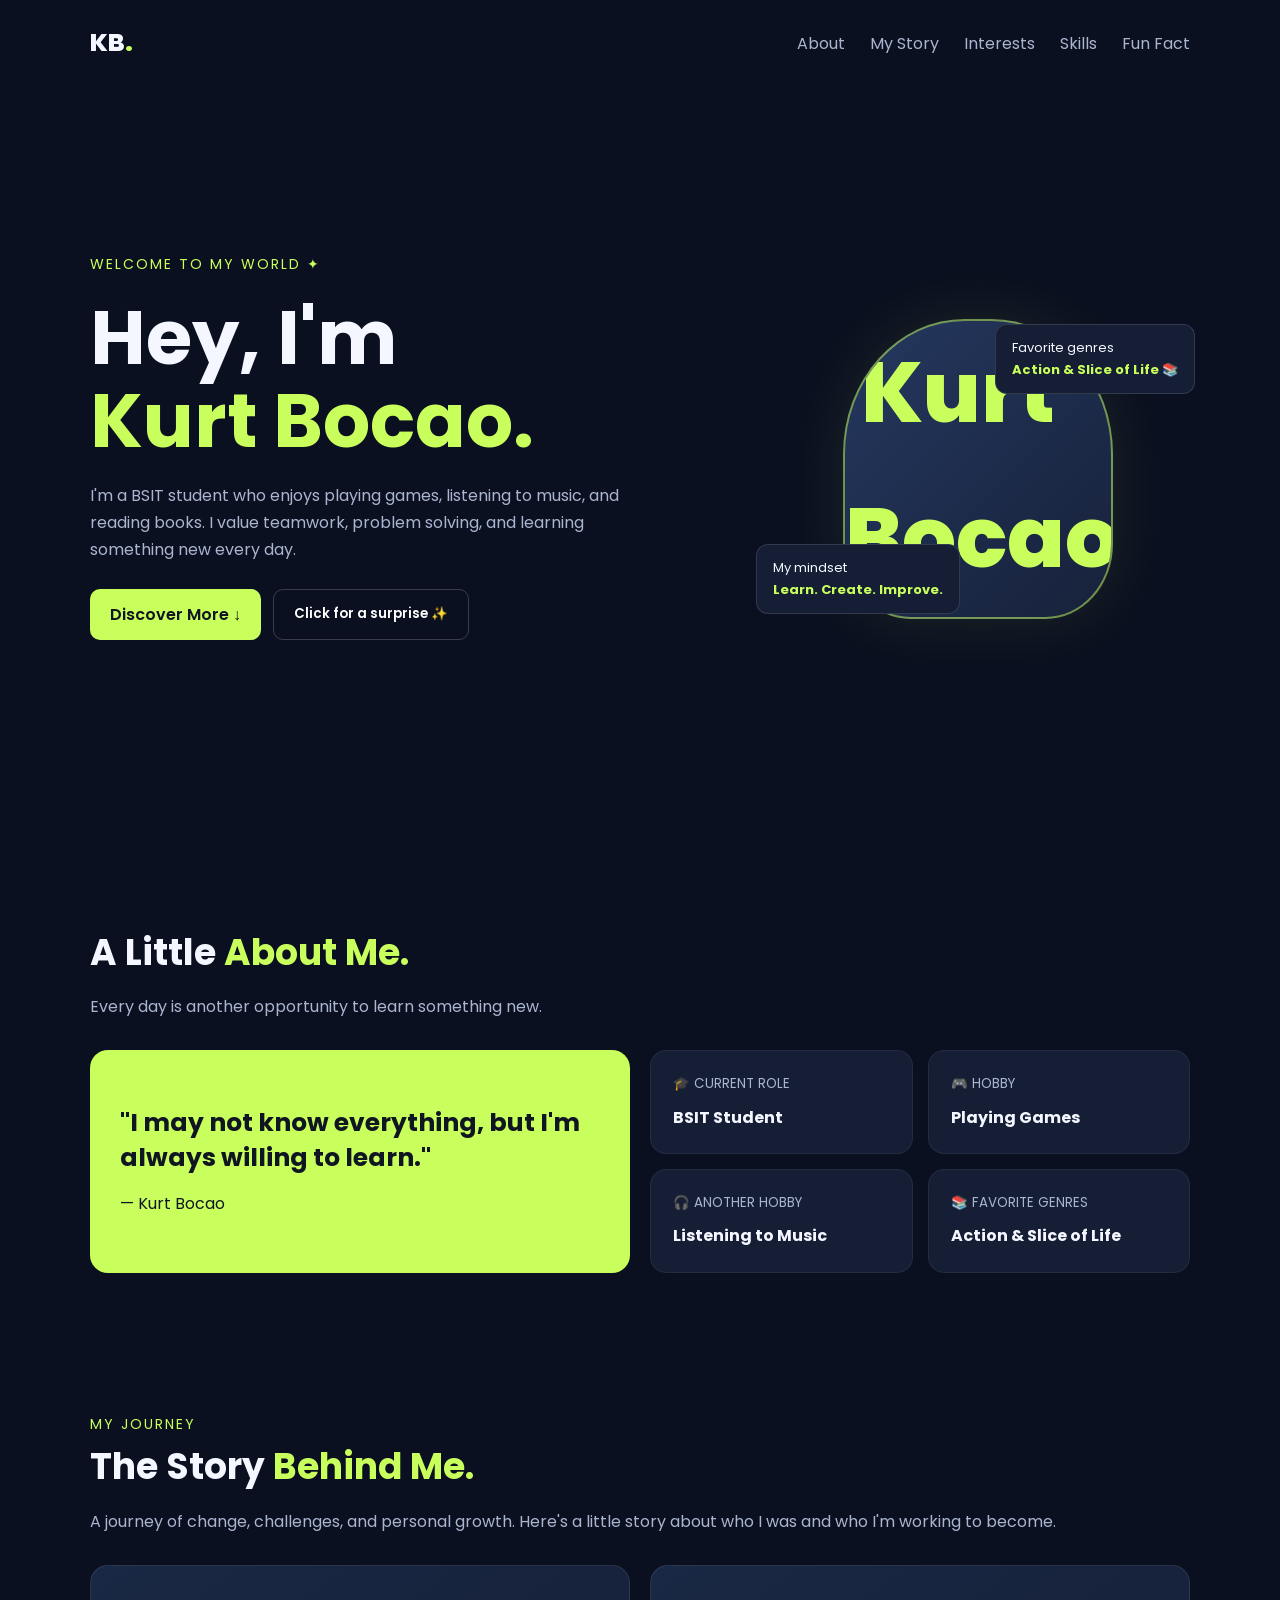
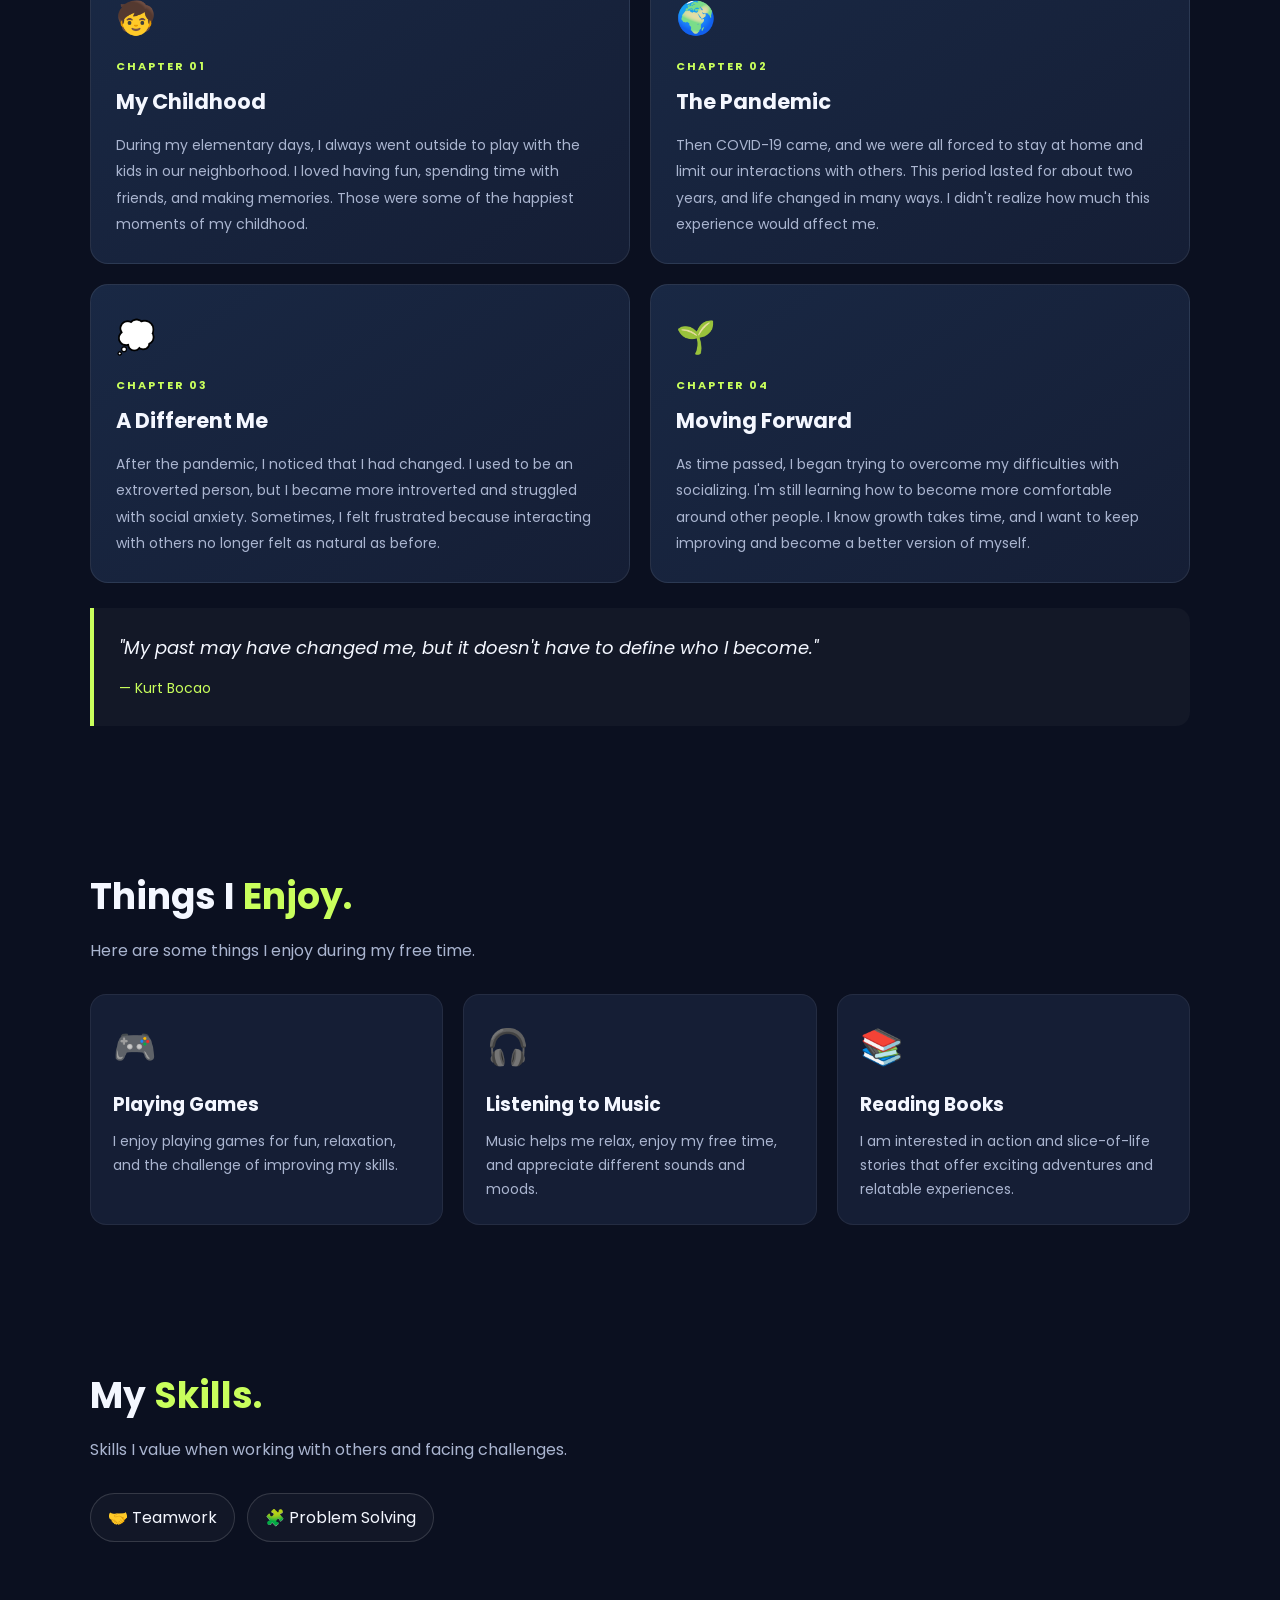
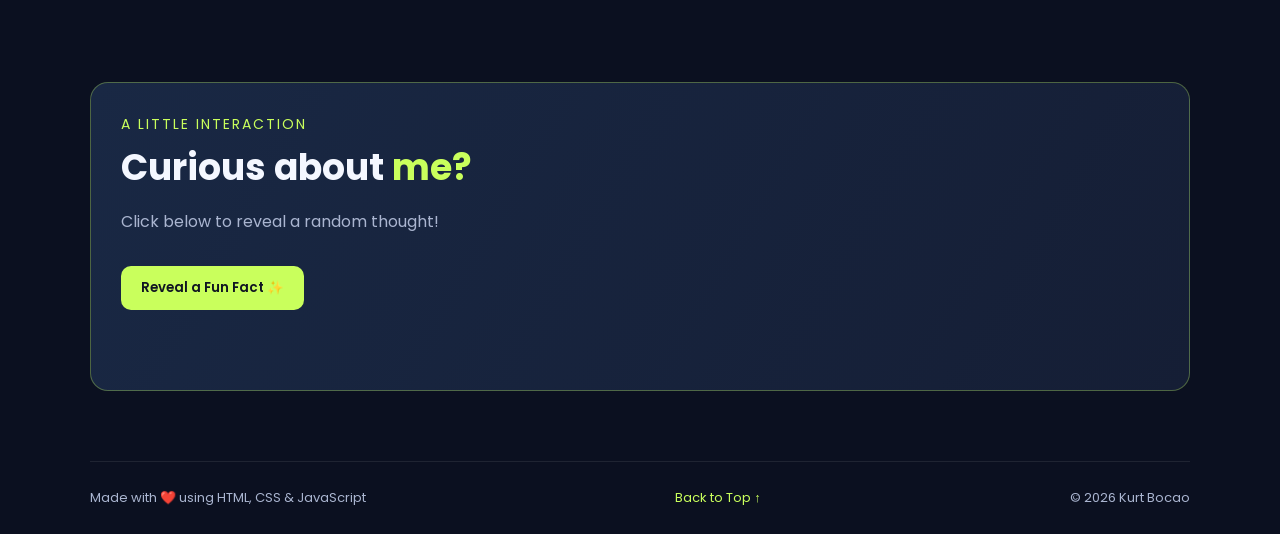
==== index.html @ cf9d0408 "Rename My personal website.html to index.html" ====
<!DOCTYPE html>
<html lang="en">
<head>
  <meta charset="UTF-8">
  <meta name="viewport" content="width=device-width, initial-scale=1.0">
  <title>Kurt Bocao | Personal Portfolio</title>
  <link rel="stylesheet" href="style.css">
</head>

<body>
<div class="container">

  <nav>
    <a href="#home" class="logo">KB<span>.</span></a>
    <div class="nav-links">
      <a href="#about">About</a>
      <a href="#story">My Story</a>
      <a href="#interests">Interests</a>
      <a href="#skills">Skills</a>
      <a href="#fun">Fun Fact</a>
    </div>
  </nav>

  <main>
    <!-- HOME -->
    <section class="hero" id="home">
      <div>
        <div class="tag">Welcome to my world ✦</div>
        <h1>Hey, I'm<br><span>Kurt Bocao.</span></h1>
        <p>
          I'm a BSIT student who enjoys playing games, listening
          to music, and reading books. I value teamwork, problem
          solving, and learning something new every day.
        </p>

        <div class="buttons">
          <a class="btn primary" href="#about">Discover More ↓</a>
          <button class="btn secondary" id="helloBtn">
            Click for a surprise ✨
          </button>
        </div>
        <p id="helloMessage" class="message"></p>
      </div>

      <div class="profile">
        <div class="avatar">
          <img src="imgs/pict.jpg" alt="Kurt Bocao">
        </div>
        <div class="floating one">
          Favorite genres
          <strong>Action & Slice of Life 📚</strong>
        </div>
        <div class="floating two">
          My mindset
          <strong>Learn. Create. Improve.</strong>
        </div>
      </div>
    </section>

    <!-- ABOUT ME -->
    <section id="about" class="reveal">
      <h2 class="section-title">A Little <span>About Me.</span></h2>
      <p class="section-description">
        Every day is another opportunity to learn something new.
      </p>

      <div class="about-grid">
        <div class="quote">
          <h3>
            "I may not know everything, but I'm always willing to learn."
          </h3>
          <p>— Kurt Bocao</p>
        </div>

        <div class="facts">
          <div class="fact">
            <small>🎓 CURRENT ROLE</small>
            <strong>BSIT Student</strong>
          </div>
          <div class="fact">
            <small>🎮 HOBBY</small>
            <strong>Playing Games</strong>
          </div>
          <div class="fact">
            <small>🎧 ANOTHER HOBBY</small>
            <strong>Listening to Music</strong>
          </div>
          <div class="fact">
            <small>📚 FAVORITE GENRES</small>
            <strong>Action & Slice of Life</strong>
          </div>
        </div>
      </div>
    </section>

    <!-- MY STORY -->
    <section id="story" class="reveal">
      <div class="tag">My Journey</div>

      <h2 class="section-title">
        The Story <span>Behind Me.</span>
      </h2>

      <p class="section-description">
        A journey of change, challenges, and personal growth.
        Here's a little story about who I was and who I'm
        working to become.
      </p>

      <div class="story-grid">

        <div class="story-card">
          <div class="story-icon">🧒</div>
          <span class="story-label">CHAPTER 01</span>
          <h3>My Childhood</h3>
          <p>
            During my elementary days, I always went outside
            to play with the kids in our neighborhood. I loved
            having fun, spending time with friends, and making
            memories. Those were some of the happiest moments
            of my childhood.
          </p>
        </div>

        <div class="story-card">
          <div class="story-icon">🌍</div>
          <span class="story-label">CHAPTER 02</span>
          <h3>The Pandemic</h3>
          <p>
            Then COVID-19 came, and we were all forced to stay
            at home and limit our interactions with others.
            This period lasted for about two years, and life
            changed in many ways. I didn't realize how much
            this experience would affect me.
          </p>
        </div>

        <div class="story-card">
          <div class="story-icon">💭</div>
          <span class="story-label">CHAPTER 03</span>
          <h3>A Different Me</h3>
          <p>
            After the pandemic, I noticed that I had changed.
            I used to be an extroverted person, but I became
            more introverted and struggled with social anxiety.
            Sometimes, I felt frustrated because interacting
            with others no longer felt as natural as before.
          </p>
        </div>

        <div class="story-card">
          <div class="story-icon">🌱</div>
          <span class="story-label">CHAPTER 04</span>
          <h3>Moving Forward</h3>
          <p>
            As time passed, I began trying to overcome my
            difficulties with socializing. I'm still learning
            how to become more comfortable around other people.
            I know growth takes time, and I want to keep
            improving and become a better version of myself.
          </p>
        </div>

      </div>

      <div class="story-quote">
        <p>
          "My past may have changed me, but it doesn't have
          to define who I become."
        </p>
        <span>— Kurt Bocao</span>
      </div>
    </section>

    <!-- INTERESTS -->
    <section id="interests" class="reveal">
      <h2 class="section-title">Things I <span>Enjoy.</span></h2>
      <p class="section-description">
        Here are some things I enjoy during my free time.
      </p>

      <div class="grid">
        <div class="card">
          <div class="icon">🎮</div>
          <h3>Playing Games</h3>
          <p>
            I enjoy playing games for fun, relaxation, and the
            challenge of improving my skills.
          </p>
        </div>

        <div class="card">
          <div class="icon">🎧</div>
          <h3>Listening to Music</h3>
          <p>
            Music helps me relax, enjoy my free time, and
            appreciate different sounds and moods.
          </p>
        </div>

        <div class="card">
          <div class="icon">📚</div>
          <h3>Reading Books</h3>
          <p>
            I am interested in action and slice-of-life stories
            that offer exciting adventures and relatable experiences.
          </p>
        </div>
      </div>
    </section>

    <!-- SKILLS -->
    <section id="skills" class="reveal">
      <h2 class="section-title">My <span>Skills.</span></h2>
      <p class="section-description">
        Skills I value when working with others and facing challenges.
      </p>

      <div class="skills">
        <span class="skill">🤝 Teamwork</span>
        <span class="skill">🧩 Problem Solving</span>
      </div>
    </section>

    <!-- FUN FACT -->
    <section id="fun" class="reveal">
      <div class="interactive">
        <div class="tag">A little interaction</div>
        <h2 class="section-title">Curious about <span>me?</span></h2>
        <p class="section-description">
          Click below to reveal a random thought!
        </p>

        <button class="btn primary" id="factBtn">
          Reveal a Fun Fact ✨
        </button>
        <p id="fact" aria-live="polite"></p>
      </div>
    </section>
  </main>

  <!-- FOOTER -->
  <footer>
    <span>Made with ❤️ using HTML, CSS & JavaScript</span>
    <a href="#home">Back to Top ↑</a>
    <span>© <span id="year"></span> Kurt Bocao</span>
  </footer>

</div>

<script src="script.js"></script>
</body>
</html>
---- style.css ----
@import url('https://fonts.googleapis.com/css2?family=Poppins:wght@400;500;600;700;800&display=swap');

:root {
  --bg: #0b1020;
  --card: #151e35;
  --text: #f4f7ff;
  --muted: #aab5d0;
  --lime: #c9ff5c;
  --cyan: #65e6ff;
}

* {
  box-sizing: border-box;
  margin: 0;
  padding: 0;
  scroll-behavior: smooth;
}

body {
  font-family: 'Poppins', sans-serif;
  background: var(--bg);
  color: var(--text);
  line-height: 1.7;
}

a {
  color: inherit;
  text-decoration: none;
}

.container {
  width: 90%;
  max-width: 1100px;
  margin: auto;
}

nav {
  display: flex;
  justify-content: space-between;
  align-items: center;
  padding: 22px 0;
}

.logo {
  font-size: 25px;
  font-weight: 800;
}

.logo span,
.section-title span {
  color: var(--lime);
}

.nav-links {
  display: flex;
  gap: 25px;
  color: var(--muted);
}

.nav-links a:hover {
  color: var(--lime);
}

.hero {
  min-height: 85vh;
  display: grid;
  grid-template-columns: 1.2fr 0.8fr;
  align-items: center;
  gap: 40px;
  padding: 50px 0;
}

.tag {
  color: var(--lime);
  font-size: 14px;
  letter-spacing: 2px;
  text-transform: uppercase;
}

h1 {
  font-size: clamp(45px, 7vw, 75px);
  line-height: 1.1;
  margin: 20px 0;
  overflow-wrap: anywhere;
}

h1 span {
  color: var(--lime);
}

.hero p {
  color: var(--muted);
  max-width: 550px;
}

.buttons {
  display: flex;
  flex-wrap: wrap;
  gap: 12px;
  margin-top: 25px;
}

.btn {
  padding: 12px 20px;
  border-radius: 10px;
  border: 1px solid #ffffff30;
  cursor: pointer;
  font-family: inherit;
  font-weight: 600;
  transition: 0.3s;
}

.primary {
  background: var(--lime);
  color: #101522;
  border: none;
}

.secondary {
  background: transparent;
  color: white;
}

.btn:hover {
  transform: translateY(-4px);
}

.message {
  margin-top: 15px;
  color: var(--lime) !important;
  min-height: 30px;
}

.profile {
  display: flex;
  justify-content: center;
  align-items: center;
  position: relative;
  min-height: 350px;
}

.avatar {
  width: 270px;
  height: 300px;
  border-radius: 45% 45% 25% 25%;
  background: linear-gradient(135deg, #24385f, #17213a);
  border: 2px solid #c9ff5c80;
  display: flex;
  justify-content: center;
  align-items: center;
  font-size: 85px;
  font-weight: 800;
  color: var(--lime);
  box-shadow: 0 0 60px #c9ff5c18;
  animation: float 4s ease-in-out infinite;
  overflow: hidden;
}

.avatar img {
  width: 100%;
  height: 100%;
  object-fit: cover;
}

.floating {
  position: absolute;
  background: var(--card);
  padding: 12px 16px;
  border-radius: 12px;
  border: 1px solid #ffffff20;
  font-size: 13px;
  animation: float 3s ease-in-out infinite;
  z-index: 1;
}

.floating strong {
  display: block;
  color: var(--lime);
}

.one {
  top: 30px;
  right: -5px;
}

.two {
  bottom: 30px;
  left: -10px;
}

.two {
  animation-delay: 1s;
}

section {
  padding: 70px 0;
  scroll-margin-top: 20px;
}

.section-title {
  font-size: 36px;
  margin-bottom: 10px;
}

.section-description {
  color: var(--muted);
  margin-bottom: 30px;
}

.about-grid {
  display: grid;
  grid-template-columns: 1fr 1fr;
  gap: 20px;
}

.quote {
  background: var(--lime);
  color: #101522;
  border-radius: 18px;
  padding: 30px;
  display: flex;
  flex-direction: column;
  justify-content: center;
}

.quote h3 {
  font-size: 25px;
  line-height: 1.4;
}

.quote p {
  margin-top: 15px;
}

.facts {
  display: grid;
  grid-template-columns: 1fr 1fr;
  gap: 15px;
}

.fact,
.card {
  background: var(--card);
  padding: 22px;
  border-radius: 16px;
  border: 1px solid #ffffff10;
  transition: 0.3s;
  overflow-wrap: anywhere;
}

.fact:hover,
.card:hover {
  transform: translateY(-6px);
  border-color: var(--lime);
}

.fact small {
  color: var(--muted);
  display: block;
  margin-bottom: 8px;
}

.grid {
  display: grid;
  grid-template-columns: repeat(3, 1fr);
  gap: 20px;
}

.icon {
  font-size: 35px;
  margin-bottom: 12px;
}

.card h3 {
  margin-bottom: 10px;
}

.card p {
  color: var(--muted);
  font-size: 14px;
}

/* STORYTELLING SECTION */

.story-grid {
  display: grid;
  grid-template-columns: repeat(2, minmax(0, 1fr));
  gap: 20px;
  margin-top: 30px;
}

.story-card {
  background: linear-gradient(145deg, #192844, #151e35);
  border: 1px solid #ffffff15;
  border-radius: 18px;
  padding: 25px;
  transition: transform 0.3s, border-color 0.3s;
  overflow-wrap: anywhere;
}

.story-card:hover {
  transform: translateY(-6px);
  border-color: var(--lime);
}

.story-icon {
  font-size: 32px;
  margin-bottom: 12px;
}

.story-label {
  display: block;
  color: var(--lime);
  font-size: 11px;
  font-weight: 700;
  letter-spacing: 2px;
  margin-bottom: 8px;
}

.story-card h3 {
  font-size: 21px;
  margin-bottom: 12px;
}

.story-card p {
  color: var(--muted);
  font-size: 14px;
  line-height: 1.9;
}

.story-quote {
  margin-top: 25px;
  padding: 25px;
  border-left: 4px solid var(--lime);
  border-radius: 0 14px 14px 0;
  background: #ffffff08;
}

.story-quote p {
  font-size: 18px;
  font-style: italic;
  margin-bottom: 10px;
}

.story-quote span {
  color: var(--lime);
  font-size: 14px;
}

/* SKILLS */

.skills {
  display: flex;
  flex-wrap: wrap;
  gap: 12px;
}

.skill {
  padding: 10px 17px;
  border: 1px solid #ffffff25;
  border-radius: 30px;
  background: #ffffff08;
  transition: 0.3s;
}

.skill:hover {
  background: var(--lime);
  color: #101522;
}

/* FUN FACT */

.interactive {
  background: linear-gradient(120deg, #192844, #151e35);
  padding: 30px;
  border-radius: 18px;
  border: 1px solid #c9ff5c50;
}

#fact {
  color: var(--cyan);
  margin-top: 20px;
  min-height: 30px;
}

/* FOOTER */

footer {
  border-top: 1px solid #ffffff15;
  padding: 25px 0;
  display: flex;
  justify-content: space-between;
  gap: 15px;
  color: var(--muted);
  font-size: 13px;
}

footer a {
  color: var(--lime);
}

/* SCROLL REVEAL */

.reveal {
  opacity: 0;
  transform: translateY(25px);
  transition: opacity 0.8s, transform 0.8s;
}

.reveal.show {
  opacity: 1;
  transform: translateY(0);
}

/* FLOATING ANIMATION */

@keyframes float {
  0%, 100% {
    transform: translateY(0);
  }

  50% {
    transform: translateY(-12px);
  }
}

/* MOBILE RESPONSIVENESS */

@media (max-width: 750px) {
  .nav-links {
    display: none;
  }

  .hero {
    grid-template-columns: 1fr;
    text-align: center;
    padding-top: 30px;
  }

  .hero p {
    margin-left: auto;
    margin-right: auto;
  }

  .buttons {
    justify-content: center;
  }

  .profile {
    grid-row: 1;
    margin-bottom: 30px;
  }

  .avatar {
    width: 220px;
    height: 240px;
  }

  .one {
    right: 0;
  }

  .two {
    left: 0;
  }

  .about-grid,
  .grid,
  .story-grid {
    grid-template-columns: 1fr;
  }

  .section-title {
    font-size: 29px;
  }

  footer {
    flex-direction: column;
  }
}

/* ACCESSIBILITY */

@media (prefers-reduced-motion: reduce) {
  *,
  *::before,
  *::after {
    animation: none !important;
    transition: none !important;
    scroll-behavior: auto !important;
  }

  .reveal {
    opacity: 1;
    transform: none;
  }
}
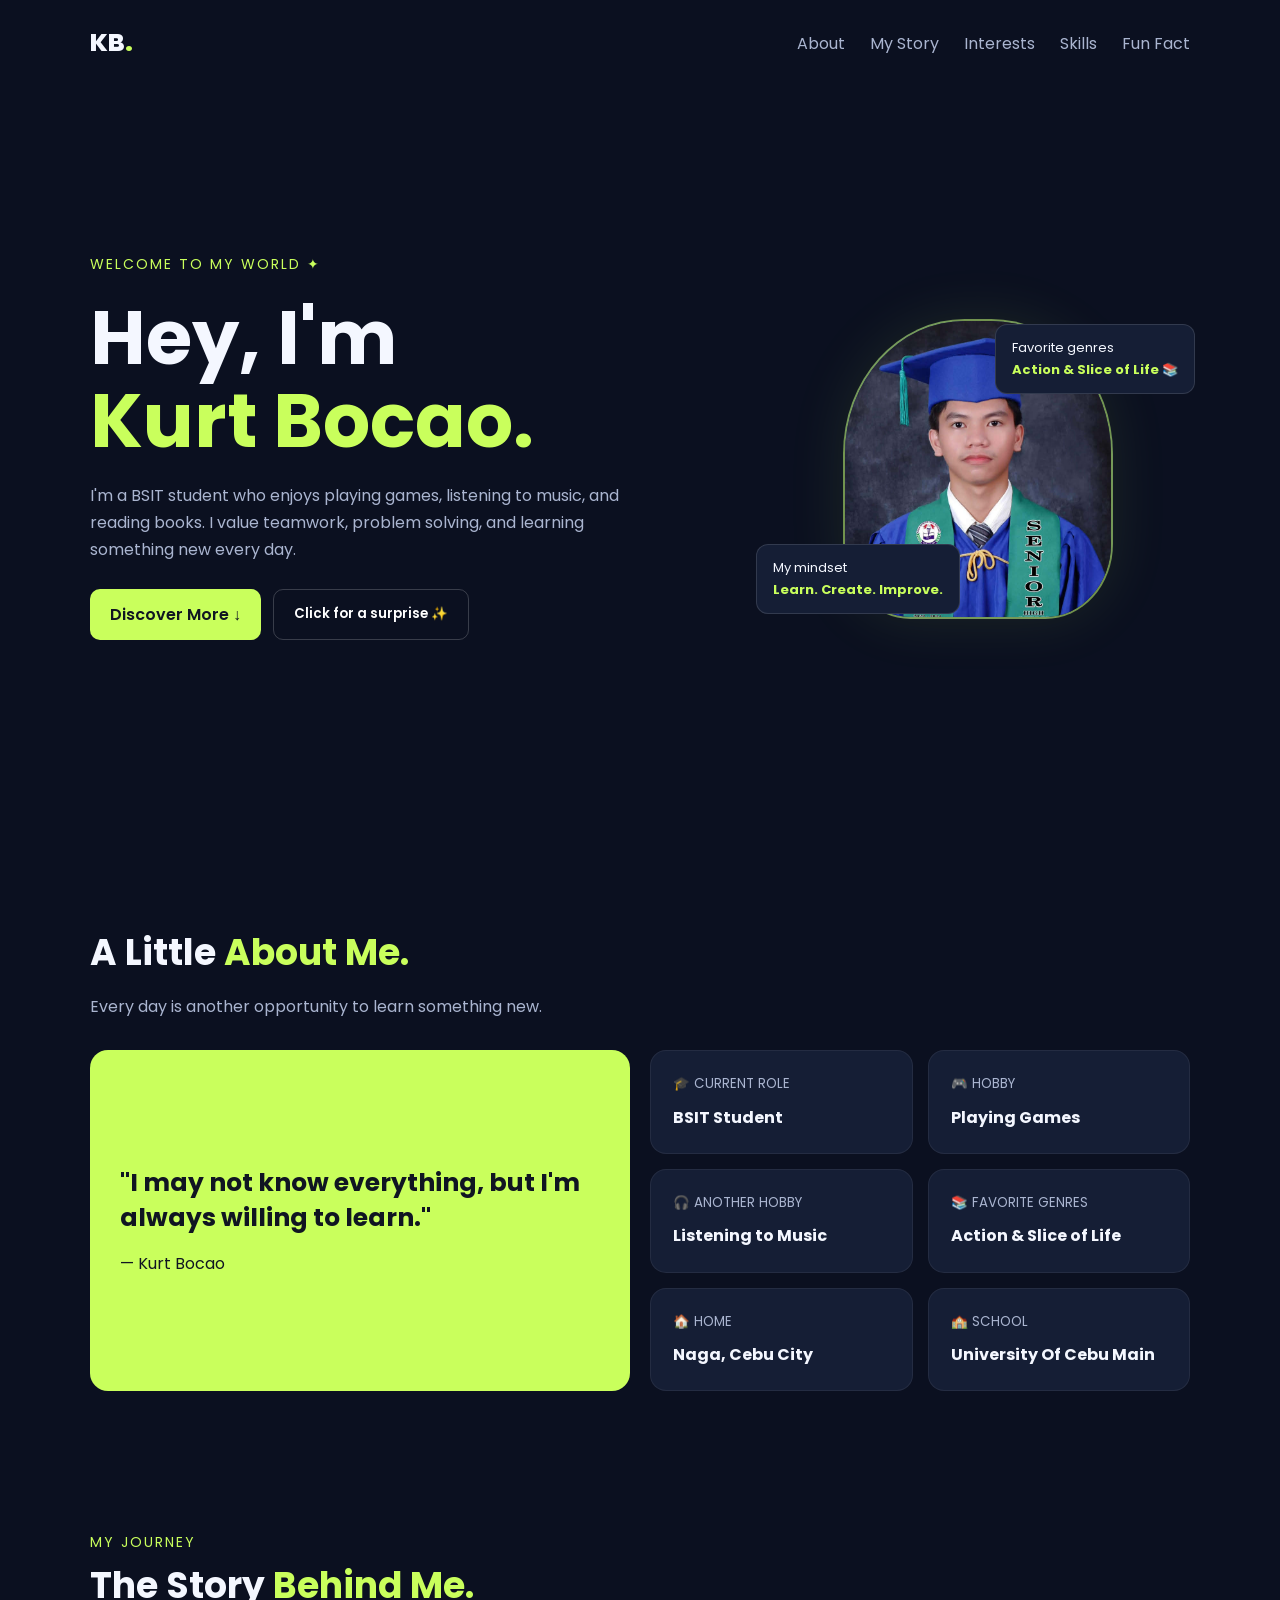
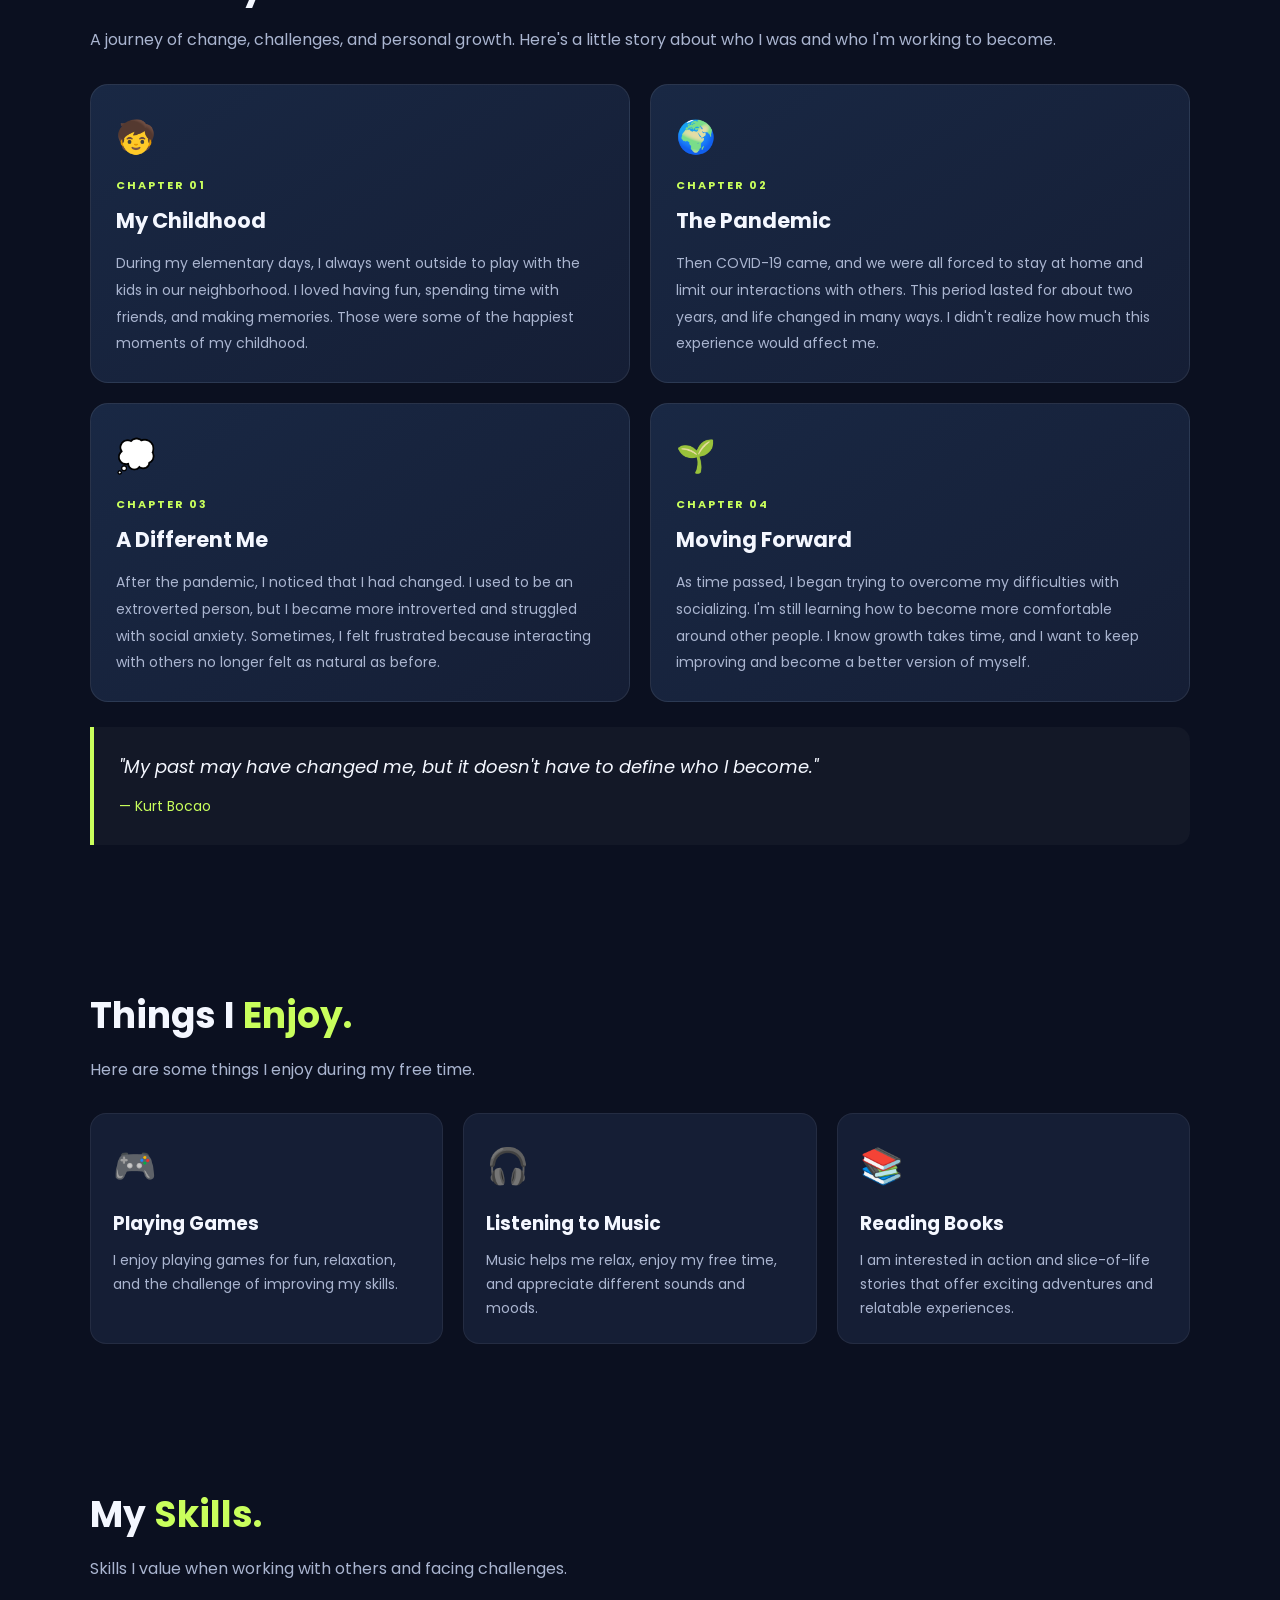
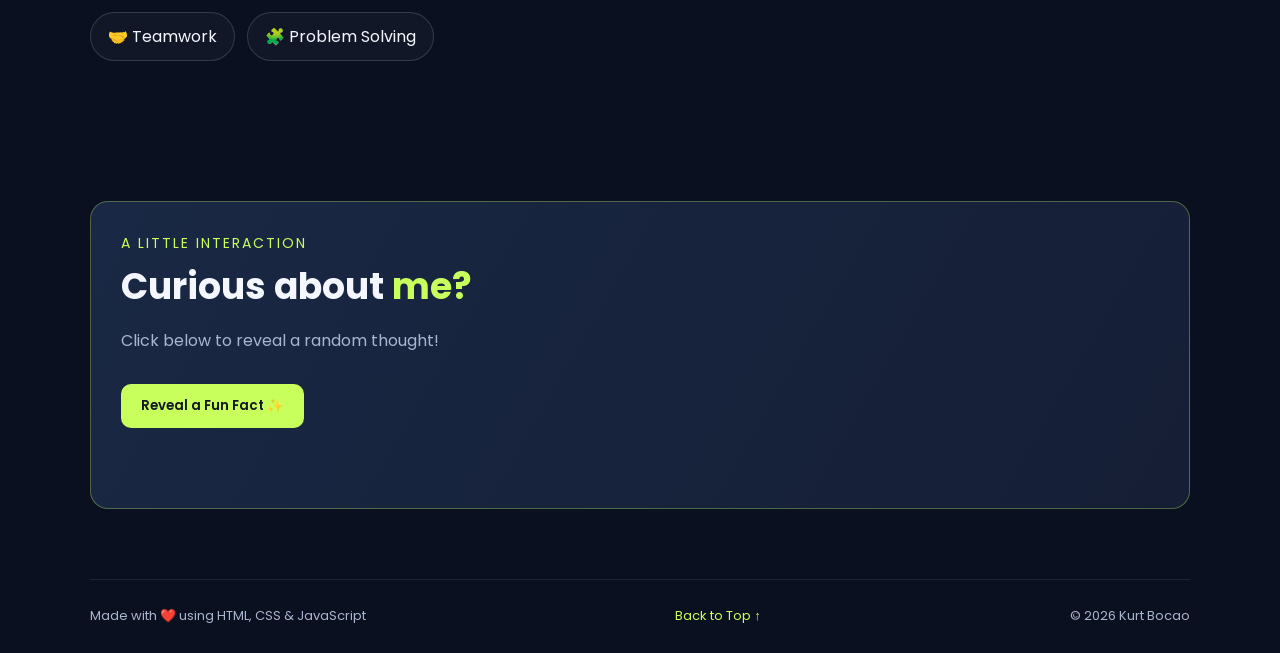
==== commit 5e8379f7: "Update index.html" ====
--- a/index.html
+++ b/index.html
@@ -90,6 +90,14 @@
             <small>📚 FAVORITE GENRES</small>
             <strong>Action & Slice of Life</strong>
           </div>
+          <div class="fact">
+            <small>🏠 HOME</small>
+            <strong>Naga, Cebu City</strong>
+          </div>
+          <div class="fact">
+            <small>🏫 SCHOOL</small>
+            <strong>University Of Cebu Main</strong>
+          </div>
         </div>
       </div>
     </section>
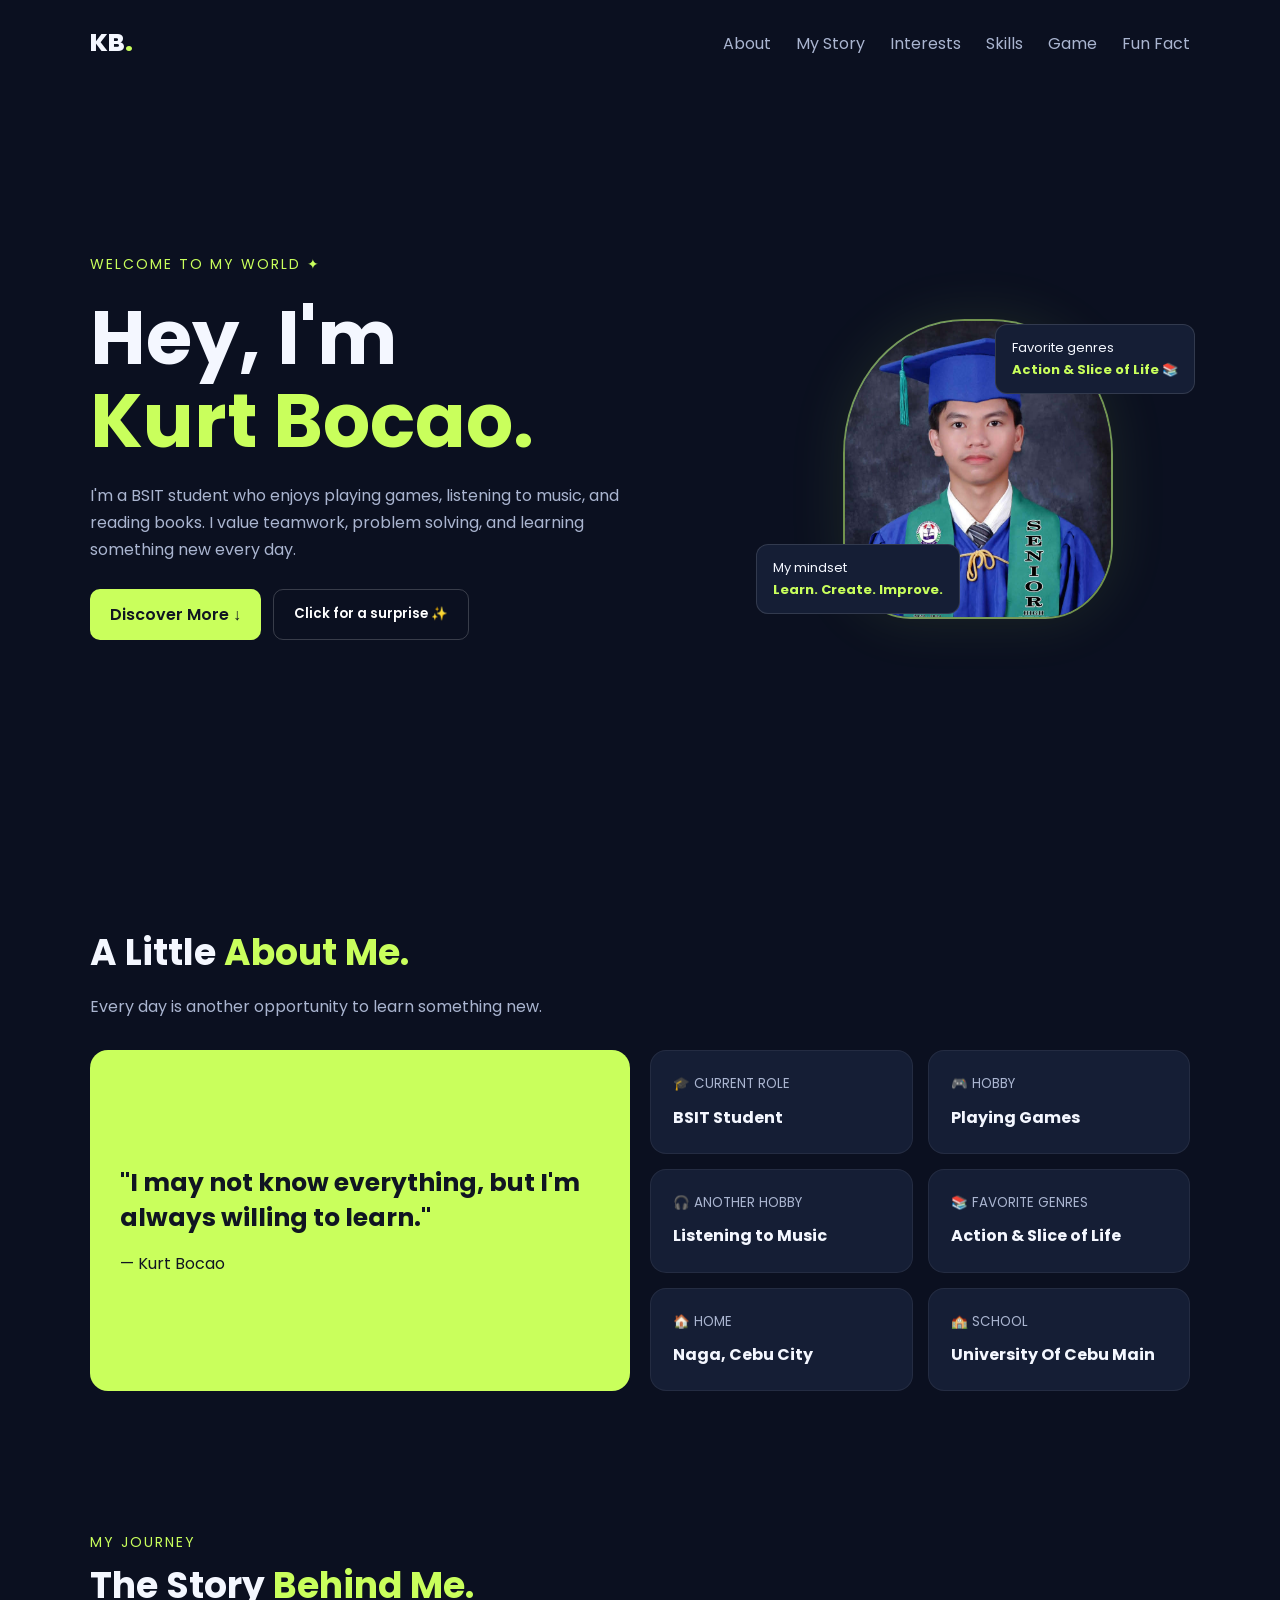
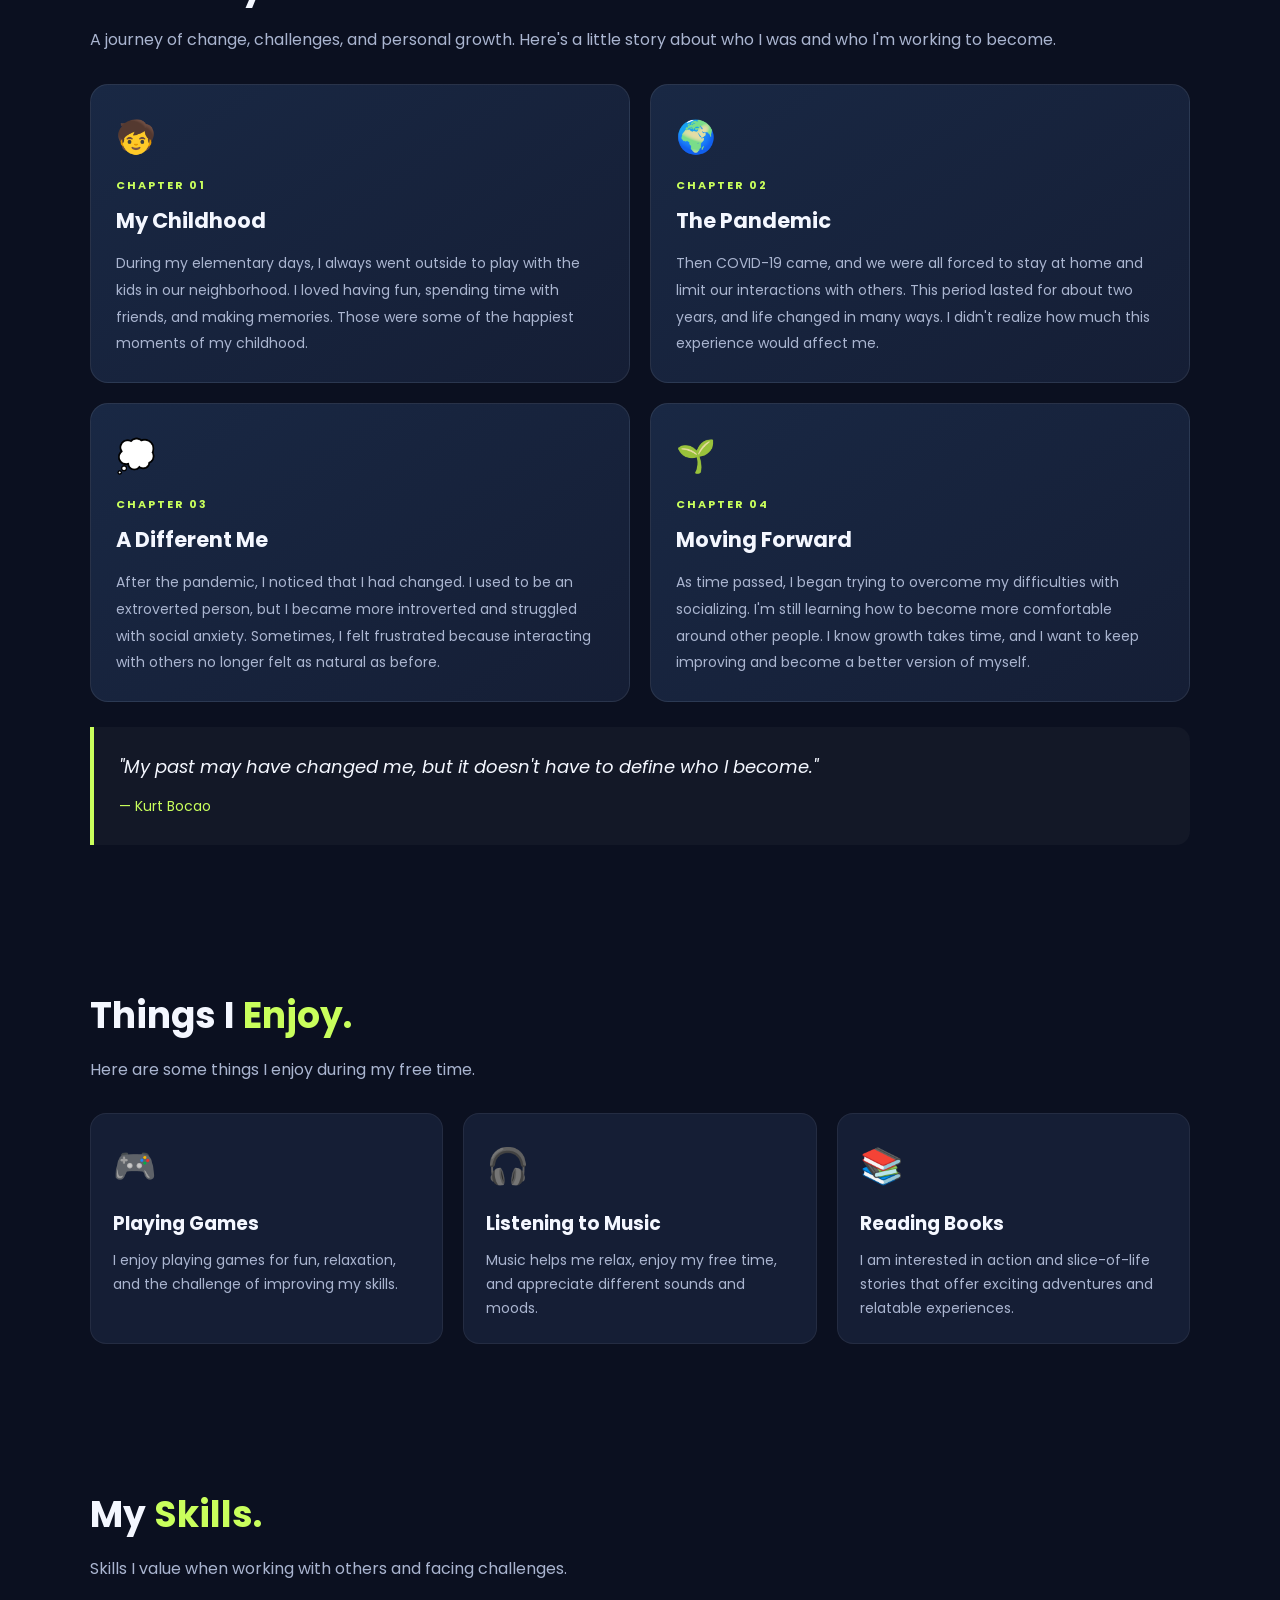
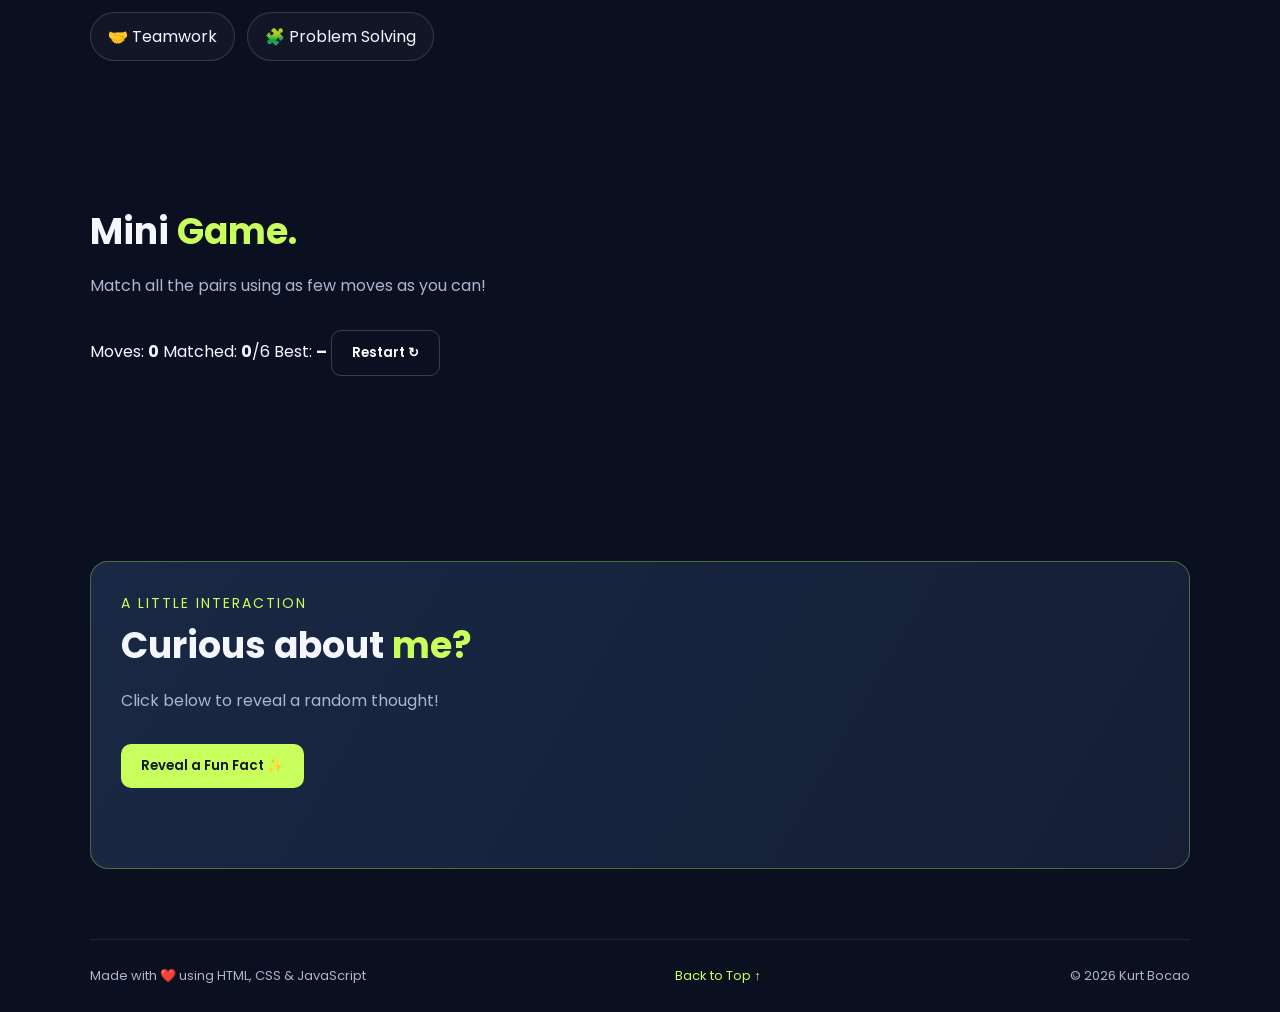
==== commit 97f43dab: "Update index.html" ====
--- a/index.html
+++ b/index.html
@@ -1,4 +1,3 @@
-
 <!DOCTYPE html>
 <html lang="en">
 <head>
@@ -18,6 +17,7 @@
       <a href="#story">My Story</a>
       <a href="#interests">Interests</a>
       <a href="#skills">Skills</a>
+      <a href="#game">Game</a>
       <a href="#fun">Fun Fact</a>
     </div>
   </nav>
@@ -231,6 +231,26 @@
       </div>
     </section>
 
+    <!-- MINI GAME -->
+    <section id="game" class="reveal">
+      <h2 class="section-title">Mini <span>Game.</span></h2>
+      <p class="section-description">
+        Match all the pairs using as few moves as you can!
+      </p>
+
+      <div class="game-box">
+        <div class="game-stats">
+          <span>Moves: <strong id="moves">0</strong></span>
+          <span>Matched: <strong id="matched">0</strong>/6</span>
+          <span>Best: <strong id="best">–</strong></span>
+          <button class="btn secondary" id="restartBtn">Restart ↻</button>
+        </div>
+
+        <div class="memory-grid" id="memoryGrid"></div>
+        <p id="gameMessage" class="message" aria-live="polite"></p>
+      </div>
+    </section>
+
     <!-- FUN FACT -->
     <section id="fun" class="reveal">
       <div class="interactive">
